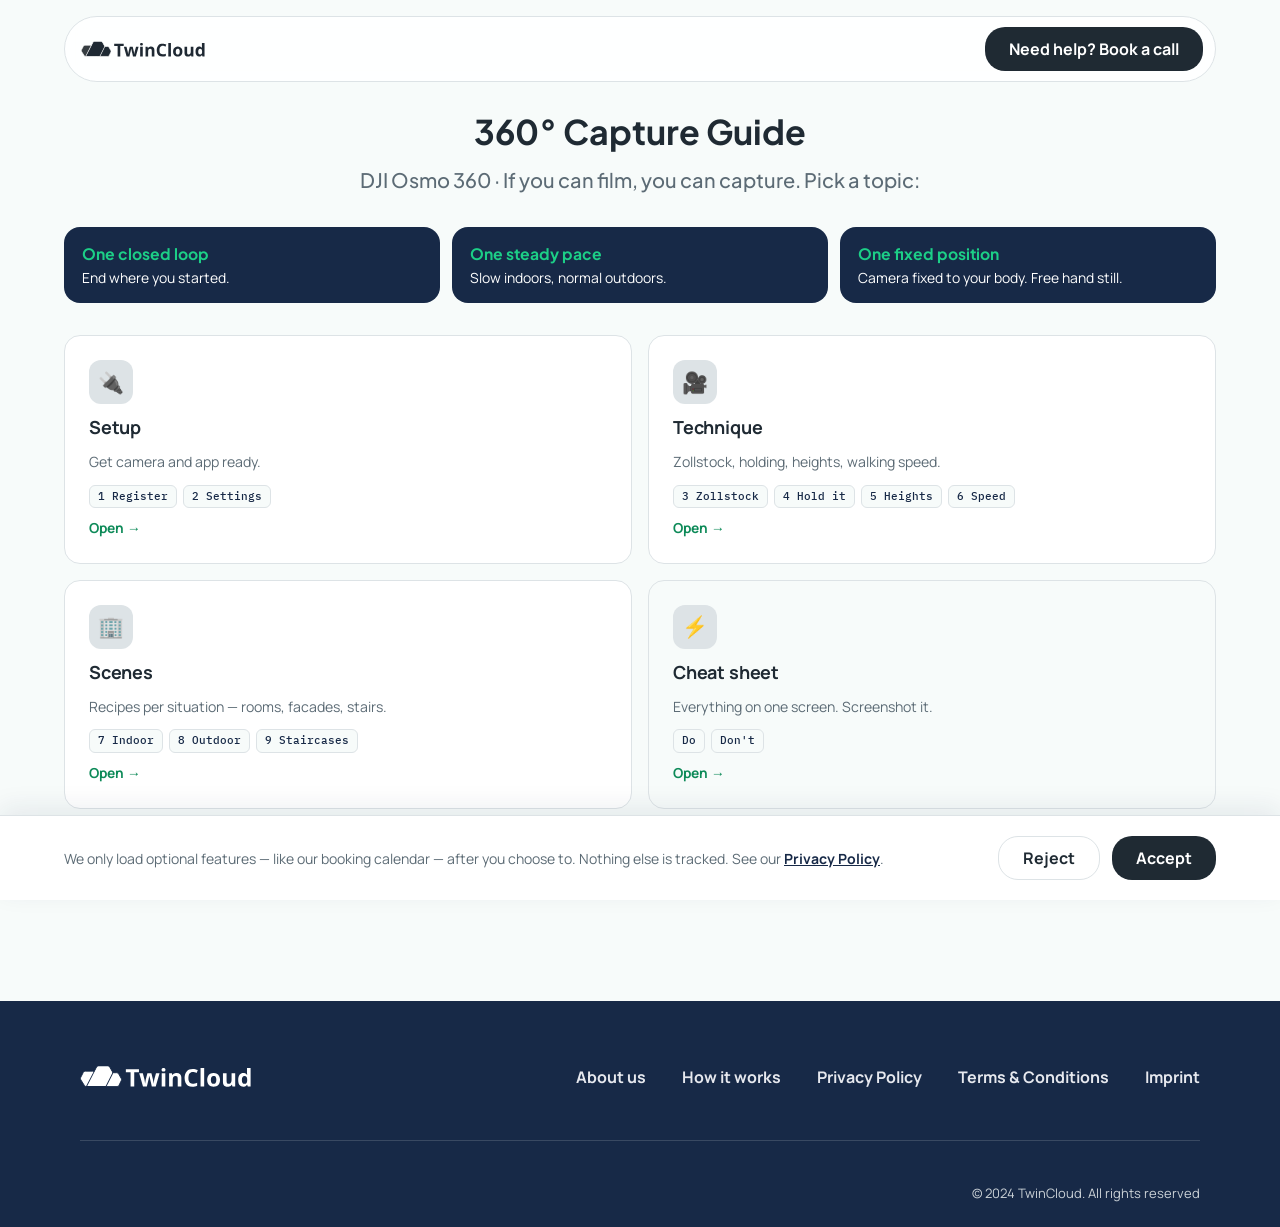
==== capture-guide.html @ 4c56f941 "Wire Cal.com to cookie banner, shrink header logo 10% more, restore dedicated footer logo asset - Ca" ====
<!doctype html>
<html lang="en">
<head>
<meta charset="UTF-8">
<meta name="viewport" content="width=device-width, initial-scale=1.0">
<title>360° Capture Guide — TwinCloud</title>
<meta name="description" content="Field guide for capturing a 360° walkthrough scan with the DJI Osmo 360 — setup, technique, and per-scene recipes.">
<style>
  /* Self-hosted fonts (not Google's CDN) — avoids sending visitor IPs to Google */
  @font-face {
    font-family: "Plus Jakarta Sans";
    font-style: normal;
    font-weight: 500 800;
    font-display: swap;
    src: url("assets/fonts/plus-jakarta-sans-variable.woff2") format("woff2");
  }
  @font-face {
    font-family: "Manrope";
    font-style: normal;
    font-weight: 400 800;
    font-display: swap;
    src: url("assets/fonts/manrope-variable.woff2") format("woff2");
  }
  @font-face {
    font-family: "IBM Plex Mono";
    font-style: normal;
    font-weight: 500;
    font-display: swap;
    src: url("assets/fonts/ibm-plex-mono-500.woff2") format("woff2");
  }
  @font-face {
    font-family: "IBM Plex Mono";
    font-style: normal;
    font-weight: 600;
    font-display: swap;
    src: url("assets/fonts/ibm-plex-mono-600.woff2") format("woff2");
  }
  /* ==== Design tokens — copied verbatim from index.html (source of truth) ==== */
  :root {
    --primary: #172947;
    --secondary: #2B85D6;
    --accent: #1CCF87;
    --ink: #1F2A33;
    --mid: #5C6B75;
    --border: #DDE3E6;
    --border-soft: rgba(178, 173, 177, 0.5);
    --ground: #F7FBFA;
    --warning: #D89A32;
    --error: #D14B44;
    --white: #FFFFFF;

    --blue-300: #54688F;
    --blue-50: #E6E8EE;
    --violet-900: #696669;
    --navy-950: #001D58;
    --navy-ink: #000C25;

    --accent-tint: rgba(28, 207, 135, 0.12);
    --accent-tint-strong: rgba(28, 207, 135, 0.18);
    --accent-dark: #0D8A58;
    --warning-tint: rgba(216, 154, 50, 0.12);
    --warning-dark: #9C6D1F;

    --font-display: "Plus Jakarta Sans", sans-serif;
    --font-body: "Manrope", sans-serif;
    --font-mono: "IBM Plex Mono", ui-monospace, monospace;

    --container-max: 1152px;
    --section-pad-x: 64px;
    --section-pad-y: 96px;
  }
  @media (max-width: 1024px) { :root { --section-pad-x: 40px; } }
  @media (max-width: 767px) { :root { --section-pad-x: 24px; --section-pad-y: 64px; } }
  @media (max-width: 480px) { :root { --section-pad-x: 20px; } }

  *, *::before, *::after { box-sizing: border-box; }
  html { scroll-behavior: smooth; }
  body {
    margin: 0;
    font-family: var(--font-body);
    color: var(--ink);
    background: var(--ground);
    line-height: 1.5;
    -webkit-font-smoothing: antialiased;
  }
  img { max-width: 100%; display: block; }
  a { color: inherit; text-decoration: none; }
  button { font: inherit; cursor: pointer; background: none; border: none; color: inherit; }
  h1, h2, h3, p, ul { margin: 0; }
  code {
    font-family: var(--font-mono);
    font-weight: 500;
    font-size: 0.82em;
    background: var(--border);
    border-radius: 4px;
    padding: 1px 6px;
    white-space: nowrap;
  }
  :focus-visible { outline: 2px solid var(--secondary); outline-offset: 2px; }

  /* ==== CTA button — copied verbatim from index.html ==== */
  .cta-button {
    position: relative;
    display: inline-flex;
    align-items: center;
    justify-content: center;
    height: 44px;
    padding: 0 24px;
    border: none;
    border-radius: 20px;
    background: var(--ink);
    color: var(--white);
    font-family: var(--font-body);
    font-weight: 700;
    font-size: 16px;
    line-height: 1.5;
    overflow: hidden;
    isolation: isolate;
    transition: transform 0.2s ease, box-shadow 0.2s ease;
  }
  .cta-button::before {
    content: "";
    position: absolute;
    inset: 0;
    background: linear-gradient(to right, rgba(23, 41, 71, 0), var(--primary));
    transform: translateX(-100%);
    transition: transform 0.35s ease;
    z-index: -1;
  }
  .cta-button:hover::before, .cta-button:focus-visible::before { transform: translateX(0); }
  .cta-button:hover { box-shadow: 0 6px 16px rgba(23, 41, 71, 0.25); }
  .cta-button:active { transform: scale(0.96); box-shadow: 0 2px 8px rgba(23, 41, 71, 0.2); }
  .cta-button.secondary { background: var(--white); color: var(--ink); border: 1px solid var(--border); }
  .cta-button.secondary::before { display: none; }
  .cta-button.secondary:hover { border-color: var(--accent); box-shadow: none; }
  .cta-button span { position: relative; }

  /* ==== Site header — copied verbatim from index.html ==== */
  .site-header {
    position: fixed;
    top: 16px;
    left: 0;
    right: 0;
    z-index: 100;
    display: flex;
    justify-content: center;
    padding: 0 54px;
  }
  .header-pill {
    display: flex;
    align-items: center;
    justify-content: center;
    gap: 24px;
    width: 100%;
    max-width: var(--container-max);
    padding: 10px 12px;
    border-radius: 40px;
    border: 1px solid var(--border);
    background: rgba(255, 255, 255, 0.84);
    backdrop-filter: blur(12px);
    transition: box-shadow 0.3s ease, background-color 0.3s ease;
  }
  .header-pill.is-scrolled { box-shadow: 0 8px 24px rgba(23, 41, 71, 0.12); background: rgba(255, 255, 255, 0.96); }
  .header-brand { display: flex; align-items: center; gap: 3.6px; flex: 1; }
  .logo-lockup { height: 40px; width: auto; flex-shrink: 0; }
  .header-brand .logo-lockup { height: 29px; padding: 0 4px; }
  .header-cta { flex-shrink: 0; }

  @media (max-width: 480px) { .site-header { padding: 0 16px; } }

  /* ==== Shared section rhythm — copied verbatim from index.html ==== */
  .section { padding: var(--section-pad-y) var(--section-pad-x); display: flex; flex-direction: column; align-items: center; }
  .section-header { display: flex; flex-direction: column; align-items: center; gap: 12px; text-align: center; width: 100%; }
  .eyebrow { font-family: var(--font-display); font-weight: 500; font-size: 20px; line-height: 30px; color: var(--blue-300); }
  .section-title { font-family: var(--font-display); font-weight: 700; font-size: 34px; line-height: 1.35; color: var(--ink); }
  @media (max-width: 767px) { .section-title { font-size: 26px; line-height: 1.35; } .eyebrow { font-size: 17px; line-height: 1.4; } }

  /* ==== Page shell ==== */
  main { padding-top: 106px; }
  .stage {
    padding: 0 var(--section-pad-x) var(--section-pad-y);
    display: flex;
    flex-direction: column;
    align-items: center;
  }
  .guide-content { width: 100%; max-width: var(--container-max); margin: 0 auto; }
  .view { display: none; }
  .view.active { display: block; animation: fade-in 0.35s ease; }
  @keyframes fade-in { from { opacity: 0; transform: translateY(10px); } to { opacity: 1; transform: none; } }

  /* ---- Home ---- */
  .hero-block { text-align: center; }
  .hero-block h1 {
    font-family: var(--font-display);
    font-weight: 700;
    font-size: 34px;
    line-height: 1.5;
    margin: 0 0 8px;
  }
  .hero-block .sub { font-family: var(--font-display); font-weight: 500; color: var(--mid); font-size: 20px; line-height: 30px; }

  .rules3 { display: grid; grid-template-columns: repeat(3, 1fr); gap: 12px; margin: 32px 0; }
  @media (max-width: 620px) { .rules3 { grid-template-columns: 1fr; } }
  .rules3 div { background: var(--primary); color: var(--white); border-radius: 16px; padding: 16px 18px; font-size: 0.87rem; line-height: 1.4; }
  .rules3 div b { display: block; color: var(--accent); font-family: var(--font-display); font-weight: 700; font-size: 0.98rem; margin-bottom: 3px; }

  .tiles { display: grid; grid-template-columns: 1fr 1fr; gap: 16px; }
  @media (max-width: 620px) { .tiles { grid-template-columns: 1fr; } }
  .tile {
    background: var(--white);
    border: 1px solid var(--border);
    border-radius: 16px;
    padding: 24px;
    text-align: left;
    display: flex;
    flex-direction: column;
    gap: 10px;
    transition: transform 0.25s ease, box-shadow 0.25s ease, border-color 0.25s ease;
  }
  .tile:hover { transform: translateY(-4px); box-shadow: 0 12px 24px rgba(23, 41, 71, 0.08); border-color: var(--accent); }
  .tile .icon-chip {
    display: inline-flex;
    align-items: center;
    justify-content: center;
    width: 44px;
    height: 44px;
    border-radius: 12px;
    background: var(--border);
    font-size: 1.3rem;
    transition: background-color 0.25s ease, transform 0.25s ease;
  }
  .tile:hover .icon-chip { background: var(--accent-tint); transform: scale(1.06); }
  .tile h2 { font-family: var(--font-body); font-weight: 700; font-size: 18px; letter-spacing: -0.01em; }
  .tile p { color: var(--mid); font-size: 0.88rem; }
  .tile .items { display: flex; flex-wrap: wrap; gap: 6px; margin-top: 2px; }
  .tile .items span {
    font-family: var(--font-mono);
    font-size: 0.66rem;
    font-weight: 500;
    color: var(--primary);
    background: var(--ground);
    border: 1px solid var(--border);
    border-radius: 6px;
    padding: 3px 8px;
  }
  .tile .go { margin-top: auto; color: var(--accent-dark); font-weight: 700; font-size: 0.86rem; }
  .tile.tinted { background: var(--ground); }

  /* ---- Section views ---- */
  .backlink { display: inline-flex; align-items: center; gap: 6px; color: var(--mid); font-weight: 700; font-size: 0.85rem; margin-bottom: 16px; transition: color 0.2s ease; }
  .backlink:hover { color: var(--primary); }
  .sec-head { display: flex; align-items: center; gap: 12px; margin-bottom: 6px; }
  .sec-head .em { font-size: 1.6rem; }
  .sec-sub { color: var(--mid); font-size: 0.93rem; margin: 0 0 20px; }

  .nextsec { display: flex; justify-content: space-between; gap: 10px; margin-top: 24px; }
  .nextsec .cta-button { padding: 0 22px; }
  .nextsec .fwd { margin-left: auto; }

  /* ---- Step cards — same recipe as .feature-card in index.html ---- */
  .step { background: var(--white); border: 1px solid var(--border); border-radius: 16px; padding: 20px 22px; margin: 14px 0; }
  .step-head { display: flex; align-items: center; gap: 12px; margin-bottom: 8px; }
  .step-head .n { font-family: var(--font-mono); font-weight: 600; font-size: 0.78rem; color: var(--primary); background: var(--border); border-radius: 8px; padding: 4px 9px; flex: 0 0 auto; }
  .step-head h3 { font-family: var(--font-body); font-weight: 700; font-size: 18px; letter-spacing: -0.01em; flex: 1; }
  .freq { font-family: var(--font-mono); font-size: 0.66rem; font-weight: 500; color: var(--mid); border: 1px solid var(--border); border-radius: 5px; padding: 3px 7px; background: var(--ground); white-space: nowrap; flex: 0 0 auto; }
  .freq.hot { border-color: #B7EBD3; background: var(--accent-tint); color: var(--accent-dark); }

  .row { display: flex; gap: 12px; align-items: flex-start; padding: 10px 0; border-bottom: 1px solid var(--border); }
  .row:last-of-type { border-bottom: none; }
  .row .ic { flex: 0 0 32px; height: 32px; border-radius: 10px; background: var(--border); display: flex; align-items: center; justify-content: center; font-size: 0.95rem; }
  .row.default .ic { background: var(--accent-tint); }
  .row .tx { flex: 1; font-size: 0.93rem; padding-top: 2px; }
  .row .tx b { font-weight: 700; }
  .row .tx span { color: var(--mid); font-size: 0.85rem; display: block; margin-top: 2px; }
  .tag-default { font-family: var(--font-mono); font-size: 0.6rem; font-weight: 600; letter-spacing: 0.05em; text-transform: uppercase; background: var(--accent); color: var(--primary); border-radius: 4px; padding: 2px 6px; vertical-align: 2px; margin-left: 6px; }

  .media { display: flex; flex-wrap: wrap; gap: 14px; justify-content: center; margin: 16px 0 4px; }
  .media figure { margin: 0; flex: 1 1 150px; max-width: 190px; }
  .media figure.big { flex: 1 1 220px; max-width: 300px; }
  .media img { width: 100%; display: block; border: 1px solid var(--border); border-radius: 12px; }
  figcaption { font-size: 0.72rem; color: var(--mid); text-align: center; margin-top: 6px; font-family: var(--font-mono); }
  figure.video { position: relative; }
  figure.video .play {
    position: absolute; top: 50%; left: 50%; transform: translate(-50%, -50%);
    width: 48px; height: 48px; border-radius: 50%;
    background: rgba(31, 42, 51, 0.82);
    display: flex; align-items: center; justify-content: center;
    transition: transform 0.2s ease;
  }
  figure.video:hover .play { transform: translate(-50%, -50%) scale(1.08); }
  figure.video .play::after { content: ""; border-style: solid; border-width: 9px 0 9px 15px; border-color: transparent transparent transparent var(--white); margin-left: 4px; }
  .ph-img {
    border: 2px dashed var(--border);
    border-radius: 12px;
    background: repeating-linear-gradient(45deg, var(--ground), var(--ground) 12px, #EEF4F2 12px, #EEF4F2 24px);
    display: flex; flex-direction: column; align-items: center; justify-content: center;
    color: var(--mid); text-align: center; padding: 16px 10px; font-size: 0.78rem; gap: 5px;
    aspect-ratio: 9 / 16;
  }
  .ph-img .big { font-size: 1.4rem; }

  .why, .note { border-radius: 12px; padding: 12px 16px; margin: 12px 0 0; font-size: 0.88rem; }
  .why { background: var(--accent-tint); border: 1px solid #B7EBD3; }
  .why b { color: var(--accent-dark); }
  .note { background: var(--warning-tint); border: 1px solid #EED6AC; }
  .note b { color: var(--warning-dark); }
  .fine { color: var(--mid); font-size: 0.85rem; margin: 10px 0 0; }

  /* ---- Checklist ---- */
  .checklist { background: var(--white); border: 1px solid var(--border); border-radius: 16px; padding: 6px 20px; margin: 0 0 18px; }
  .chk { display: flex; gap: 12px; align-items: center; padding: 13px 0; border-bottom: 1px solid var(--border); cursor: pointer; user-select: none; }
  .chk:last-child { border-bottom: none; }
  .chk .box { flex: 0 0 26px; height: 26px; border-radius: 8px; border: 2px solid var(--border); background: var(--ground); display: flex; align-items: center; justify-content: center; font-size: 0.85rem; color: var(--white); transition: background-color 0.15s ease, border-color 0.15s ease; }
  .chk.done .box { background: var(--accent); border-color: var(--accent); }
  .chk.done .box::after { content: "✓"; color: var(--primary); font-weight: 800; }
  .chk .tx { flex: 1; font-size: 0.94rem; font-weight: 700; }
  .chk.done .tx { color: var(--mid); text-decoration: line-through; }
  .chk .tx span { display: block; font-weight: 400; font-size: 0.81rem; color: var(--mid); text-decoration: none; margin-top: 1px; }
  .chk a { color: var(--accent-dark); font-size: 0.79rem; font-weight: 700; white-space: nowrap; flex: 0 0 auto; padding: 4px 2px; transition: opacity 0.15s ease; }
  .chk a:hover { opacity: 0.7; text-decoration: underline; }
  .chk-reset { color: var(--mid); font-size: 0.82rem; font-weight: 600; padding: 8px 0; display: block; margin: 4px 0 16px; transition: color 0.2s ease; }
  .chk-reset:hover { color: var(--primary); }

  .dodont { display: grid; grid-template-columns: 1fr 1fr; gap: 14px; margin-top: 6px; }
  @media (max-width: 600px) { .dodont { grid-template-columns: 1fr; } }
  .do, .dont { background: var(--white); border: 1px solid var(--border); border-radius: 16px; padding: 16px 18px; font-size: 0.87rem; }
  .do { border-top: 3px solid var(--accent); }
  .dont { border-top: 3px solid var(--error); }
  .do h3 { color: var(--accent-dark); margin: 0 0 10px; font-family: var(--font-display); font-size: 0.95rem; }
  .dont h3 { color: var(--error); margin: 0 0 10px; font-family: var(--font-display); font-size: 0.95rem; }
  .do ul, .dont ul { padding-left: 1.2em; margin: 0; }
  .do li, .dont li { margin: 0.35em 0; }

  /* ==== Footer — copied verbatim from index.html ==== */
  .site-footer { background: var(--primary); padding: 56px 80px 24px; display: flex; justify-content: center; margin-top: 96px; }
  .footer-inner { display: flex; flex-direction: column; gap: 35px; width: 100%; max-width: 1120px; }
  .footer-main { display: flex; align-items: center; justify-content: space-between; gap: 24px; flex-wrap: wrap; }
  .footer-brand { display: flex; align-items: center; gap: 6px; }
  .footer-brand:hover .logo-lockup { transform: scale(1.06) rotate(-2deg); }
  .footer-links { display: flex; gap: 36px; flex-wrap: wrap; justify-content: flex-end; }
  .footer-links a { position: relative; font-family: var(--font-body); font-weight: 700; font-size: 16px; color: var(--blue-50); white-space: nowrap; transition: color 0.2s ease; }
  .footer-links a::after { content: ""; position: absolute; left: 0; right: 100%; bottom: -4px; height: 1px; background: var(--accent); transition: right 0.25s ease; }
  .footer-links a:hover, .footer-links a:focus-visible { color: var(--accent); }
  .footer-links a:hover::after, .footer-links a:focus-visible::after { right: 0; }
  .footer-divider { height: 1px; width: 100%; background: rgba(247, 251, 250, 0.15); border: none; }
  .footer-utility { display: flex; justify-content: flex-end; }
  .footer-utility p { font-family: var(--font-body); font-weight: 400; font-size: 13px; line-height: 1.5; color: var(--ground); opacity: 0.8; text-align: right; }

  @media (max-width: 767px) {
    .site-footer { padding: 40px 24px 20px; }
    .footer-main { flex-direction: column; align-items: flex-start; }
    .footer-links { justify-content: flex-start; gap: 20px 28px; }
    .footer-utility { justify-content: flex-start; }
    .footer-utility p { text-align: left; }
  }

  /* ---- Cookie banner ---- */
  .cookie-banner {
    display: none;
    position: fixed;
    left: 0;
    right: 0;
    bottom: 0;
    z-index: 200;
    background: var(--white);
    border-top: 1px solid var(--border);
    box-shadow: 0 -8px 24px rgba(23, 41, 71, 0.08);
    padding: 20px 24px;
  }
  .cookie-banner.visible { display: block; }
  .cookie-banner-inner {
    max-width: var(--container-max);
    margin: 0 auto;
    display: flex;
    align-items: center;
    justify-content: space-between;
    gap: 24px;
    flex-wrap: wrap;
  }
  .cookie-banner-text {
    flex: 1 1 320px;
    font-family: var(--font-body);
    font-size: 14px;
    line-height: 1.5;
    color: var(--mid);
  }
  .cookie-banner-text a { color: var(--primary); font-weight: 700; text-decoration: underline; }
  .cookie-banner-actions { display: flex; gap: 12px; flex-shrink: 0; }
  @media (max-width: 600px) {
    .cookie-banner { padding: 16px 20px; }
    .cookie-banner-inner { flex-direction: column; align-items: stretch; }
    .cookie-banner-actions .cta-button { flex: 1; width: auto; white-space: nowrap; }
  }

  @media (prefers-reduced-motion: reduce) {
    html { scroll-behavior: auto; }
    .view.active { animation: none; }
    .cta-button::before { transition: none; }
    .footer-links a::after { transition: none; }
    .tile, .tile .icon-chip, .backlink, .cta-button, figure.video .play, .chk .box, .chk a, .chk-reset, .logo-lockup {
      transition: none !important;
    }
  }

  @media print {
    .site-header, .site-footer, .nextsec, .backlink { display: none; }
    main { padding-top: 0; }
    body { background: var(--white); }
    .view { display: block !important; }
    .step { break-inside: avoid; }
    .tiles { display: none; }
  }
</style>
</head>
<body>

<div class="cookie-banner" id="cookie-banner">
  <div class="cookie-banner-inner">
    <p class="cookie-banner-text">We only load optional features — like our booking calendar — after you choose to. Nothing else is tracked. See our <a href="#">Privacy Policy</a>.</p>
    <div class="cookie-banner-actions">
      <button class="cta-button secondary" id="cookie-reject" type="button"><span>Reject</span></button>
      <button class="cta-button" id="cookie-accept" type="button"><span>Accept</span></button>
    </div>
  </div>
</div>
<script>
  (function () {
    var KEY = 'tc-cookie-consent';
    var banner = document.getElementById('cookie-banner');
    if (!banner) return;
    if (!localStorage.getItem(KEY)) banner.classList.add('visible');
    function setConsent(value) {
      localStorage.setItem(KEY, value);
      banner.classList.remove('visible');
    }
    document.getElementById('cookie-accept').addEventListener('click', function () { setConsent('accepted'); });
    document.getElementById('cookie-reject').addEventListener('click', function () { setConsent('rejected'); });
  })();
</script>

<header class="site-header">
  <div class="header-pill">
    <a class="header-brand" href="index.html" aria-label="TwinCloud home">
      <img class="logo-lockup" src="assets/logo/twincloud-logo-lockup.svg" alt="TwinCloud">
    </a>
    <a class="cta-button header-cta" href="index.html#contact"><span>Need help? Book a call</span></a>
  </div>
</header>

<main>
<div class="stage">
<div class="guide-content">

<!-- ================= HOME ================= -->
<div class="view active" id="v-home">
  <div class="hero-block">
    <h1>360° Capture Guide</h1>
    <p class="sub">DJI Osmo 360 · If you can film, you can capture. Pick a topic:</p>
  </div>

  <div class="rules3">
    <div><b>One closed loop</b>End where you started.</div>
    <div><b>One steady pace</b>Slow indoors, normal outdoors.</div>
    <div><b>One fixed position</b>Camera fixed to your body. Free hand still.</div>
  </div>

  <div class="tiles">
    <button class="tile" onclick="show('setup')">
      <span class="icon-chip">🔌</span>
      <h2>Setup</h2>
      <p>Get camera and app ready.</p>
      <span class="items"><span>1 Register</span><span>2 Settings</span></span>
      <span class="go">Open →</span>
    </button>
    <button class="tile" onclick="show('technique')">
      <span class="icon-chip">🎥</span>
      <h2>Technique</h2>
      <p>Zollstock, holding, heights, walking speed.</p>
      <span class="items"><span>3 Zollstock</span><span>4 Hold it</span><span>5 Heights</span><span>6 Speed</span></span>
      <span class="go">Open →</span>
    </button>
    <button class="tile" onclick="show('scenes')">
      <span class="icon-chip">🏢</span>
      <h2>Scenes</h2>
      <p>Recipes per situation — rooms, facades, stairs.</p>
      <span class="items"><span>7 Indoor</span><span>8 Outdoor</span><span>9 Staircases</span></span>
      <span class="go">Open →</span>
    </button>
    <button class="tile tinted" onclick="show('cheatsheet')">
      <span class="icon-chip">⚡</span>
      <h2>Cheat sheet</h2>
      <p>Everything on one screen. Screenshot it.</p>
      <span class="items"><span>Do</span><span>Don't</span></span>
      <span class="go">Open →</span>
    </button>
  </div>
</div>

<!-- ================= SETUP ================= -->
<div class="view" id="v-setup">
  <button class="backlink" onclick="show('home')">← All topics</button>
  <div class="sec-head"><span class="em">🔌</span><h1 class="section-title">Setup</h1></div>
  <p class="sec-sub">Two things before the first scan of the day.</p>

  <div class="step" id="s1">
    <div class="step-head"><span class="n">1</span><h3>Register camera &amp; app</h3><span class="freq">once</span></div>
    <div class="row"><div class="ic">🔓</div><div class="tx"><b>Unlock the phone</b><span>Code: <code>1234</code></span></div></div>
    <div class="row"><div class="ic">✉️</div><div class="tx"><b>Log in to DJI Mimo with the TwinCloud address</b><span>Never a private account. No account yet? Tap <b>Register</b>.</span></div></div>
    <div class="row"><div class="ic">📶</div><div class="tx"><b>Connect the camera</b><span>Camera on, Bluetooth + Wi-Fi on, follow the prompts.</span></div></div>
    <div class="row"><div class="ic">🔑</div><div class="tx"><b>Activate</b><span>Tick both checkboxes → <b>Activate</b>. Accept firmware update if asked.</span></div></div>
    <div class="media">
      <figure><img src="assets/capture-guide/mimo-login.jpeg" alt="DJI Mimo login screen"><figcaption>log in — or Register</figcaption></figure>
      <figure><img src="assets/capture-guide/mimo-activate.jpeg" alt="Activate Osmo 360 screen"><figcaption>tick both → Activate</figcaption></figure>
    </div>
    <p class="fine">Registration links the camera to the TwinCloud DJI account (warranty + firmware). Already done? It never repeats.</p>
  </div>

  <div class="step" id="s2">
    <div class="step-head"><span class="n">2</span><h3>Connect &amp; check settings</h3><span class="freq">daily</span></div>
    <div class="row"><div class="ic">📶</div><div class="tx"><b>Camera on → open DJI Mimo → connect</b><span>Bluetooth + Wi-Fi on.</span></div></div>
    <div class="row"><div class="ic">1</div><div class="tx"><b>Mode → <code>VIDEO</code></b></div></div>
    <div class="row"><div class="ic">2</div><div class="tx"><b>Pro → <code>ON</code></b></div></div>
    <div class="row"><div class="ic">3</div><div class="tx"><b><code>8K</code> / <code>30 fps</code></b></div></div>
    <div class="row"><div class="ic">4</div><div class="tx"><b>Exposure → <code>AUTO</code></b><span>Not M.</span></div></div>
    <div class="media">
      <figure class="big"><img src="assets/capture-guide/settings-overview.jpeg" alt="The four settings, numbered in the app"><figcaption>the 4 settings, numbered</figcaption></figure>
      <figure><img src="assets/capture-guide/settings-pro.jpeg" alt="Pro toggle on"><figcaption>2 — Pro on</figcaption></figure>
      <figure><img src="assets/capture-guide/settings-other.jpeg" alt="Further video settings"><figcaption>rest stays as shown</figcaption></figure>
      <figure><img src="assets/capture-guide/settings-8k30.jpeg" alt="8K and 30 selected"><figcaption>3 — 8K / 30</figcaption></figure>
      <figure><img src="assets/capture-guide/settings-auto.jpeg" alt="AUTO exposure selected"><figcaption>4 — AUTO</figcaption></figure>
      <figure><div class="ph-img"><span class="big">📷</span><b>Placeholder</b><span>annotated 360° preview</span></div><figcaption>screenshot pending</figcaption></figure>
    </div>
    <div class="why"><b>Preview looks weird?</b> Normal. The 360° preview warps everything and your body sits strangely in the frame — <b>it doesn't matter</b>. The camera sees everything anyway.</div>
    <div class="why"><b>Good news:</b> the camera remembers all settings — the daily check takes seconds.</div>
  </div>

  <div class="nextsec"><button class="cta-button secondary up" onclick="show('home')"><span>← All topics</span></button><button class="cta-button fwd" onclick="show('technique')"><span>Next: Technique →</span></button></div>
</div>

<!-- ================= TECHNIQUE ================= -->
<div class="view" id="v-technique">
  <button class="backlink" onclick="show('home')">← All topics</button>
  <div class="sec-head"><span class="em">🎥</span><h1 class="section-title">Technique</h1></div>
  <p class="sec-sub">The habits that make every scan work — starting with the Zollstock.</p>

  <div class="step" id="s3">
    <div class="step-head"><span class="n">3</span><h3>Place the Zollstock</h3><span class="freq hot">every scan</span></div>
    <div class="row"><div class="ic">📏</div><div class="tx"><b>Fully unfolded, straight, flat on the floor</b><span>Any direction — orientation doesn't matter.</span></div></div>
    <div class="row"><div class="ic">🚫</div><div class="tx"><b>Open floor</b><span>Not under furniture, not against a wall.</span></div></div>
    <div class="row"><div class="ic">👀</div><div class="tx"><b>Walk past it</b><span>Must appear clearly in the video.</span></div></div>
    <div class="media">
      <figure class="big"><img src="assets/capture-guide/zollstock.jpeg" alt="Zollstock fully unfolded, flat on the floor"></figure>
    </div>
    <div class="why"><b>Why?</b> The ruler is the scale reference — the model can't be measured without it. Only its length matters, which is why orientation is irrelevant.</div>
  </div>

  <div class="step" id="s4">
    <div class="step-head"><span class="n">4</span><h3>Hold the camera</h3></div>
    <div class="row"><div class="ic">🔧</div><div class="tx"><b>Adjust the stick first</b><span>Camera just above your head, stick resting against your belly.</span></div></div>
    <div class="row"><div class="ic">🔘</div><div class="tx"><b>Power button faces you</b><span>Camera stays fixed to your body — whole recording.</span></div></div>
    <div class="row"><div class="ic">📐</div><div class="tx"><b>Camera upright, lens level</b></div></div>
    <div class="row"><div class="ic">✋</div><div class="tx"><b>Free hand: frozen</b></div></div>
    <div class="media">
      <figure class="video"><img src="assets/capture-guide/hold-camera-thumb.jpeg" alt="Video: adjusting the selfie stick"><span class="play"></span><figcaption>🎬 video — link to be added</figcaption></figure>
      <figure class="big"><img src="assets/capture-guide/hold-camera-posture.jpeg" alt="Target posture"><figcaption>target posture</figcaption></figure>
    </div>
    <div class="why"><b>Why so strict?</b> You're in every frame. Stay fixed → software removes you cleanly. Move → data lost.</div>
    <div class="why"><b>Relax:</b> wobbling while pressing start/stop is fine — those frames are cut anyway.</div>
  </div>

  <div class="step" id="s5">
    <div class="step-head"><span class="n">5</span><h3>Heights</h3></div>
    <div class="row default"><div class="ic">🙂</div><div class="tx"><b>Head height <span class="tag-default">default</span></b><span>Start here — facades, windows, most scans.</span></div></div>
    <div class="row"><div class="ic">👖</div><div class="tx"><b>Waist</b><span>Only: second pass indoors · staircases.</span></div></div>
    <div class="row"><div class="ic">⬆️</div><div class="tx"><b>Above head</b><span>Only: ceiling pipes &amp; ducts. Hold directly over you.</span></div></div>
    <div class="row"><div class="ic">⬇️</div><div class="tx"><b>Floor, camera flipped</b><span>Only: ground pipes, rarely. Fully upside down, button toward you, near your feet.</span></div></div>
    <div class="why"><b>Rule:</b> changing height? <b>Stop. Start a new video.</b> Never mix heights in one file.</div>
  </div>

  <div class="step" id="s6">
    <div class="step-head"><span class="n">6</span><h3>Walking speed</h3></div>
    <div class="row"><div class="ic">🐢</div><div class="tx"><b>Indoor: half your normal pace</b></div></div>
    <div class="row"><div class="ic">🚶</div><div class="tx"><b>Outdoor: normal pace</b></div></div>
    <div class="row"><div class="ic">📈</div><div class="tx"><b>Constant — never stop-and-go</b><span>Frames are extracted at fixed intervals; a constant pace gives evenly spaced camera positions.</span></div></div>
  </div>

  <div class="nextsec"><button class="cta-button secondary up" onclick="show('home')"><span>← All topics</span></button><button class="cta-button fwd" onclick="show('scenes')"><span>Next: Scenes →</span></button></div>
</div>

<!-- ================= SCENES ================= -->
<div class="view" id="v-scenes">
  <button class="backlink" onclick="show('home')">← All topics</button>
  <div class="sec-head"><span class="em">🏢</span><h1 class="section-title">Scenes</h1></div>
  <p class="sec-sub">The recipe for each situation. Setup and Technique (Zollstock!) always apply.</p>

  <div class="step" id="s7">
    <div class="step-head"><span class="n">7</span><h3>Indoor / heating room</h3></div>
    <div class="row"><div class="ic">📏</div><div class="tx"><b>Zollstock down</b> <span>Technique, step 3</span></div></div>
    <div class="row"><div class="ic">👀</div><div class="tx"><b>Look around first</b><span>Pumps, labels, pipes, connections.</span></div></div>
    <div class="row"><div class="ic">🔁</div><div class="tx"><b>One lap per height, <code>0.5–1 m</code> from walls</b><span>2–3 videos: head/ceiling + waist. Floor only if needed.</span></div></div>
    <div class="row"><div class="ic">🐢</div><div class="tx"><b>Slow &amp; smooth</b><span>No sudden spins — stop, turn, continue.</span></div></div>
    <div class="row"><div class="ic">🔄</div><div class="tx"><b>Close the loop</b><span>Max <code>6–7 min</code> total per room.</span></div></div>
    <div class="note"><b>Special cases:</b> Dead end → walk the same path back in reverse. Large room → one extra lap at <code>2–4 m</code> or through the middle (one height). Object hidden behind pipes → stretch your arm in — the only allowed exception to the fixed-position rule.</div>
  </div>

  <div class="step" id="s8">
    <div class="step-head"><span class="n">8</span><h3>Outdoor / facades</h3></div>
    <div class="row"><div class="ic">📏</div><div class="tx"><b>Zollstock down, visible in scan</b></div></div>
    <div class="row"><div class="ic">🙂</div><div class="tx"><b>One height</b><span>High for facades · waist for ground detail.</span></div></div>
    <div class="row"><div class="ic">↔️</div><div class="tx"><b>Stay <code>5–10 m</code> away</b><span>Never closer than 3–5 m. Never along the wall.</span></div></div>
    <div class="row"><div class="ic">🔄</div><div class="tx"><b>Full loop around the building</b><span>Never a single straight line.</span></div></div>
    <div class="row"><div class="ic">📐</div><div class="tx"><b>Corners &amp; entrances from several directions</b><span>Never skip recesses, balconies, overhangs.</span></div></div>
    <div class="note"><b>Lighting:</b> prefer even light — avoid harsh shadows and mixed sun/shade if you can pick the time.</div>
  </div>

  <div class="step" id="s9">
    <div class="step-head"><span class="n">9</span><h3>Staircases</h3><span class="freq">experimental</span></div>
    <div class="row"><div class="ic">👖</div><div class="tx"><b>Waist height</b><span>One height is enough.</span></div></div>
    <div class="row"><div class="ic">🎯</div><div class="tx"><b>Center path</b><span>Middle of the stairs — not handrail, not wall.</span></div></div>
    <div class="row"><div class="ic">↕️</div><div class="tx"><b>Two runs: up + down</b><span>Each run = its own video. Your body blocks the view behind you — two directions see everything.</span></div></div>
    <div class="row"><div class="ic">🚶</div><div class="tx"><b>Indoor speed, slightly faster OK</b><span>Not much detail on stairs.</span></div></div>
    <div class="note"><b>Experimental:</b> if results come back blurry, slow down to normal indoor speed.</div>
  </div>

  <div class="nextsec"><button class="cta-button secondary up" onclick="show('home')"><span>← All topics</span></button><button class="cta-button fwd" onclick="show('cheatsheet')"><span>Next: Cheat sheet →</span></button></div>
</div>

<!-- ================= CHEAT SHEET ================= -->
<div class="view" id="v-cheatsheet">
  <button class="backlink" onclick="show('home')">← All topics</button>
  <div class="sec-head"><span class="em">⚡</span><h1 class="section-title">Cheat sheet</h1></div>
  <p class="sec-sub">Every capture, same routine. Tap to check off — links jump to the details.</p>

  <div class="checklist" id="routine">
    <div class="chk" onclick="tick(this)"><span class="box"></span><span class="tx">Check camera settings<span><code>VIDEO</code> · Pro · <code>8K/30</code> · <code>AUTO</code></span></span><a href="#s2" onclick="event.stopPropagation()">→ 2 Settings</a></div>
    <div class="chk" onclick="tick(this)"><span class="box"></span><span class="tx">Put out the Zollstock<span>Unfolded, flat, on open floor</span></span><a href="#s3" onclick="event.stopPropagation()">→ 3 Zollstock</a></div>
    <div class="chk" onclick="tick(this)"><span class="box"></span><span class="tx">Check the scene<span>Indoor, outdoor or staircase — pick the recipe</span></span><a href="#scenes" onclick="event.stopPropagation()">→ Scenes</a></div>
    <div class="chk" onclick="tick(this)"><span class="box"></span><span class="tx">Set camera height<span>Default: just above your head · stick against belly</span></span><a href="#s5" onclick="event.stopPropagation()">→ 5 Heights</a></div>
    <div class="chk" onclick="tick(this)"><span class="box"></span><span class="tx">Start capturing<span>Steady pace · free hand still · close the loop</span></span><a href="#s6" onclick="event.stopPropagation()">→ 6 Speed</a></div>
  </div>
  <button class="chk-reset" onclick="resetChecks()">↺ Reset checklist</button>

  <div class="dodont">
    <div class="do">
      <h3>✅ Do</h3>
      <ul>
        <li>Daily check: <code>VIDEO</code> · Pro · <code>8K/30</code> · <code>AUTO</code></li>
        <li>Zollstock before every scan</li>
        <li>Camera fixed, button toward you, just above your head</li>
        <li>Free hand still</li>
        <li>Constant pace</li>
        <li>One height per video</li>
        <li>Close every loop</li>
        <li>Corners from several directions</li>
        <li><code>5–10 m</code> from facades</li>
        <li>≤ <code>6–7 min</code> per scene</li>
      </ul>
    </div>
    <div class="dont">
      <h3>❌ Don't</h3>
      <ul>
        <li>Mix heights in one video</li>
        <li>Move your free hand</li>
        <li>Whip around corners</li>
        <li>Hug the facade</li>
        <li>Scan a facade in one straight line</li>
        <li>Rush</li>
        <li>Skip corners &amp; recesses</li>
        <li>Record only one height indoors</li>
        <li>Forget the Zollstock</li>
      </ul>
    </div>
  </div>
  <div class="nextsec"><button class="cta-button secondary up" onclick="show('home')"><span>← All topics</span></button></div>
</div>

</div><!-- /guide-content -->
</div><!-- /stage -->
</main>

<footer class="site-footer">
  <div class="footer-inner">
    <div class="footer-main">
      <div class="footer-brand">
        <img class="logo-lockup" src="assets/logo/twincloud-logo-lockup-footer.svg" alt="TwinCloud">
      </div>
      <nav class="footer-links" aria-label="Footer">
        <a href="index.html#about">About us</a>
        <a href="index.html#how-it-works">How it works</a>
        <a href="#">Privacy Policy</a>
        <a href="#">Terms &amp; Conditions</a>
        <a href="impressum.html">Imprint</a>
      </nav>
    </div>
    <hr class="footer-divider">
    <div class="footer-utility">
      <p>© 2024 TwinCloud. All rights reserved</p>
    </div>
  </div>
</footer>

<script>
var views = ['home','setup','technique','scenes','cheatsheet'];
var crumbs = {home:'360° Capture Guide', setup:'Setup', technique:'Technique', scenes:'Scenes', cheatsheet:'Cheat sheet'};
var stepToView = {s1:'setup',s2:'setup',s3:'technique',s4:'technique',s5:'technique',s6:'technique',s7:'scenes',s8:'scenes',s9:'scenes'};

function show(v, keepHash){
  if(views.indexOf(v)<0) v='home';
  document.querySelectorAll('.view').forEach(function(p){p.classList.remove('active');});
  document.getElementById('v-'+v).classList.add('active');
  if(!keepHash) { try { history.replaceState(null,'','#'+ (v==='home' ? '' : v)); } catch(e) {} }
  window.scrollTo(0,0);
}
function route(){
  var h = location.hash.replace('#','');
  if(stepToView[h]){
    show(stepToView[h], true);
    var el = document.getElementById(h);
    if(el){ setTimeout(function(){ el.scrollIntoView({block:'start'}); }, 50); }
  } else {
    show(h || 'home', true);
  }
}
function tick(el){ el.classList.toggle('done'); }
function resetChecks(){ document.querySelectorAll('#routine .chk').forEach(function(c){ c.classList.remove('done'); }); }

var headerPill = document.querySelector('.header-pill');
if (headerPill) {
  window.addEventListener('scroll', function () {
    headerPill.classList.toggle('is-scrolled', window.scrollY > 8);
  }, { passive: true });
}

window.addEventListener('hashchange', route);
route();
</script>
</body>
</html>
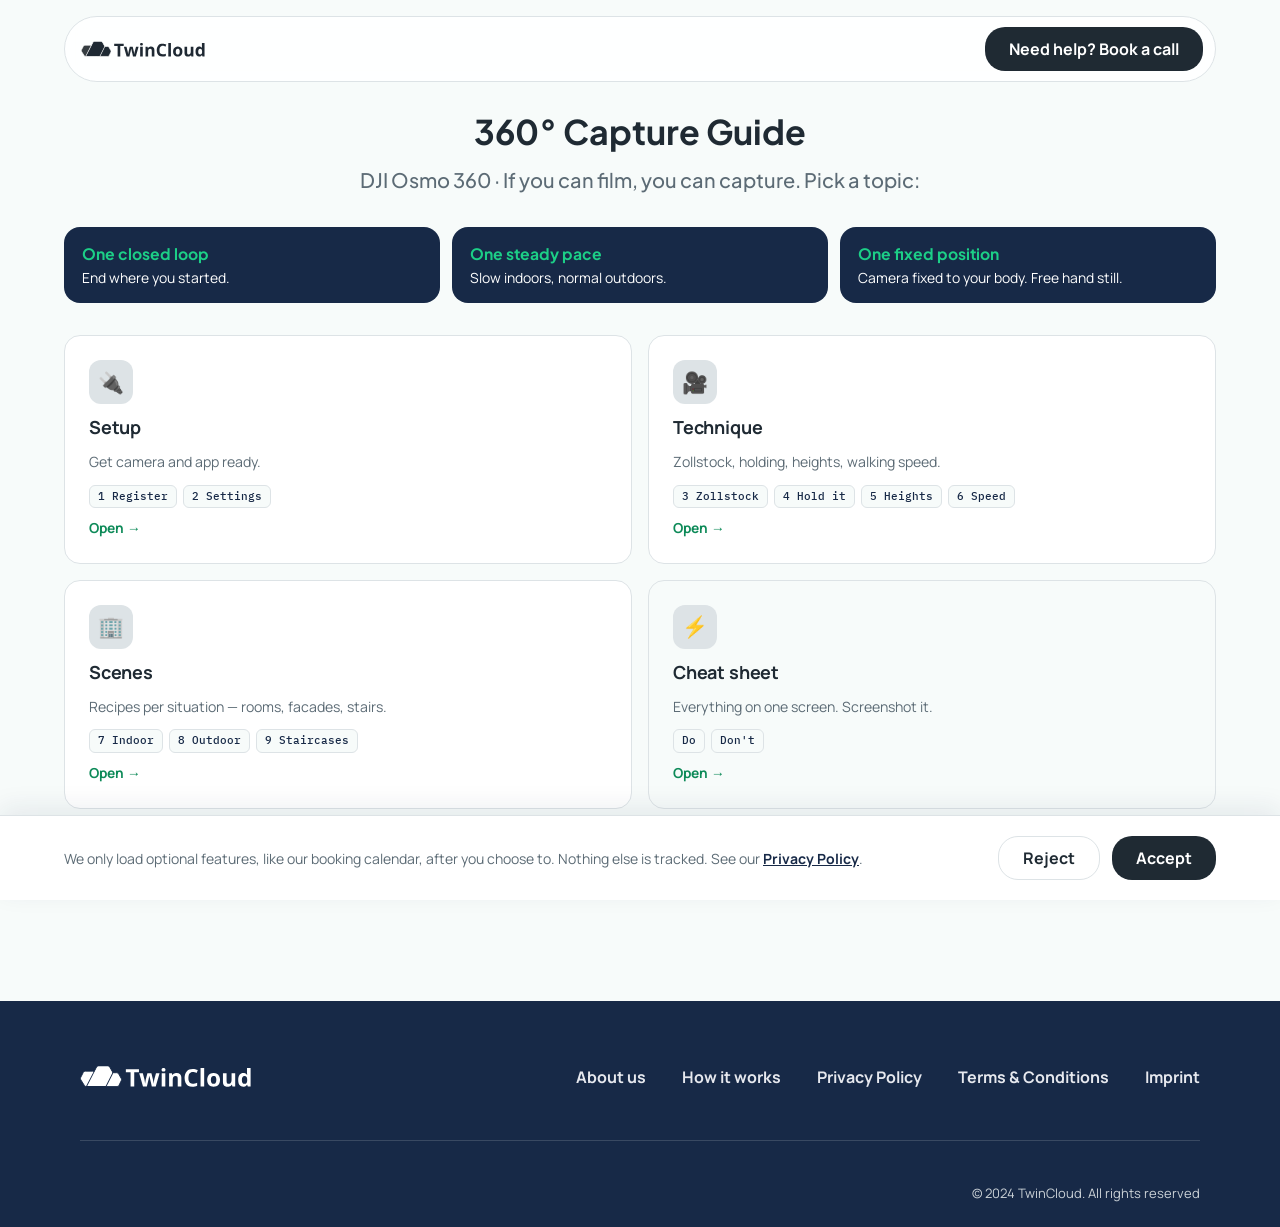
==== commit f7d74c97: "Remove em dashes from cookie banner text, center-align CTA button text Co-Authored-By: Claude Sonnet" ====
--- a/capture-guide.html
+++ b/capture-guide.html
@@ -416,7 +416,7 @@
 
 <div class="cookie-banner" id="cookie-banner">
   <div class="cookie-banner-inner">
-    <p class="cookie-banner-text">We only load optional features — like our booking calendar — after you choose to. Nothing else is tracked. See our <a href="#">Privacy Policy</a>.</p>
+    <p class="cookie-banner-text">We only load optional features, like our booking calendar, after you choose to. Nothing else is tracked. See our <a href="#">Privacy Policy</a>.</p>
     <div class="cookie-banner-actions">
       <button class="cta-button secondary" id="cookie-reject" type="button"><span>Reject</span></button>
       <button class="cta-button" id="cookie-accept" type="button"><span>Accept</span></button>
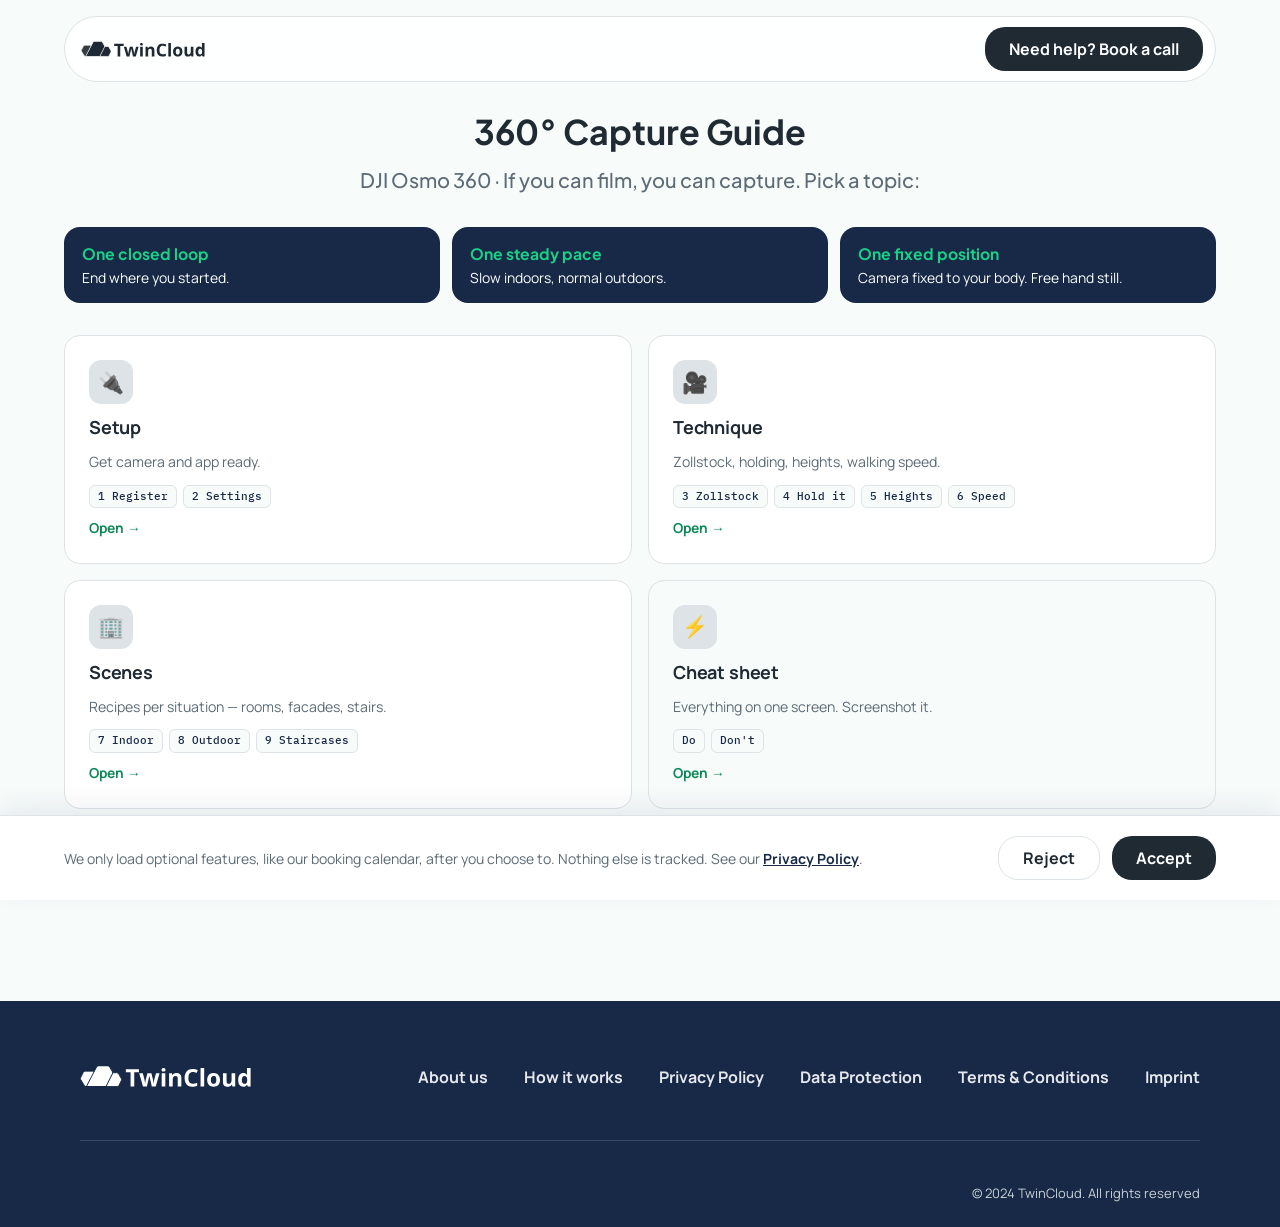
==== commit e69f2b0c: "Add Privacy Policy page, link Data Protection PDF, fix Impressum fonts - New privacy-policy.html wit" ====
--- a/capture-guide.html
+++ b/capture-guide.html
@@ -416,7 +416,7 @@
 
 <div class="cookie-banner" id="cookie-banner">
   <div class="cookie-banner-inner">
-    <p class="cookie-banner-text">We only load optional features, like our booking calendar, after you choose to. Nothing else is tracked. See our <a href="#">Privacy Policy</a>.</p>
+    <p class="cookie-banner-text">We only load optional features, like our booking calendar, after you choose to. Nothing else is tracked. See our <a href="privacy-policy.html">Privacy Policy</a>.</p>
     <div class="cookie-banner-actions">
       <button class="cta-button secondary" id="cookie-reject" type="button"><span>Reject</span></button>
       <button class="cta-button" id="cookie-accept" type="button"><span>Accept</span></button>
@@ -687,7 +687,8 @@
       <nav class="footer-links" aria-label="Footer">
         <a href="index.html#about">About us</a>
         <a href="index.html#how-it-works">How it works</a>
-        <a href="#">Privacy Policy</a>
+        <a href="privacy-policy.html">Privacy Policy</a>
+        <a href="https://cdn.prod.website-files.com/62fe59fa4af2991c1d18512c/63177f09064a37c241caabb8_roometric%20AGBs.pdf" target="_blank" rel="noopener">Data Protection</a>
         <a href="#">Terms &amp; Conditions</a>
         <a href="impressum.html">Imprint</a>
       </nav>
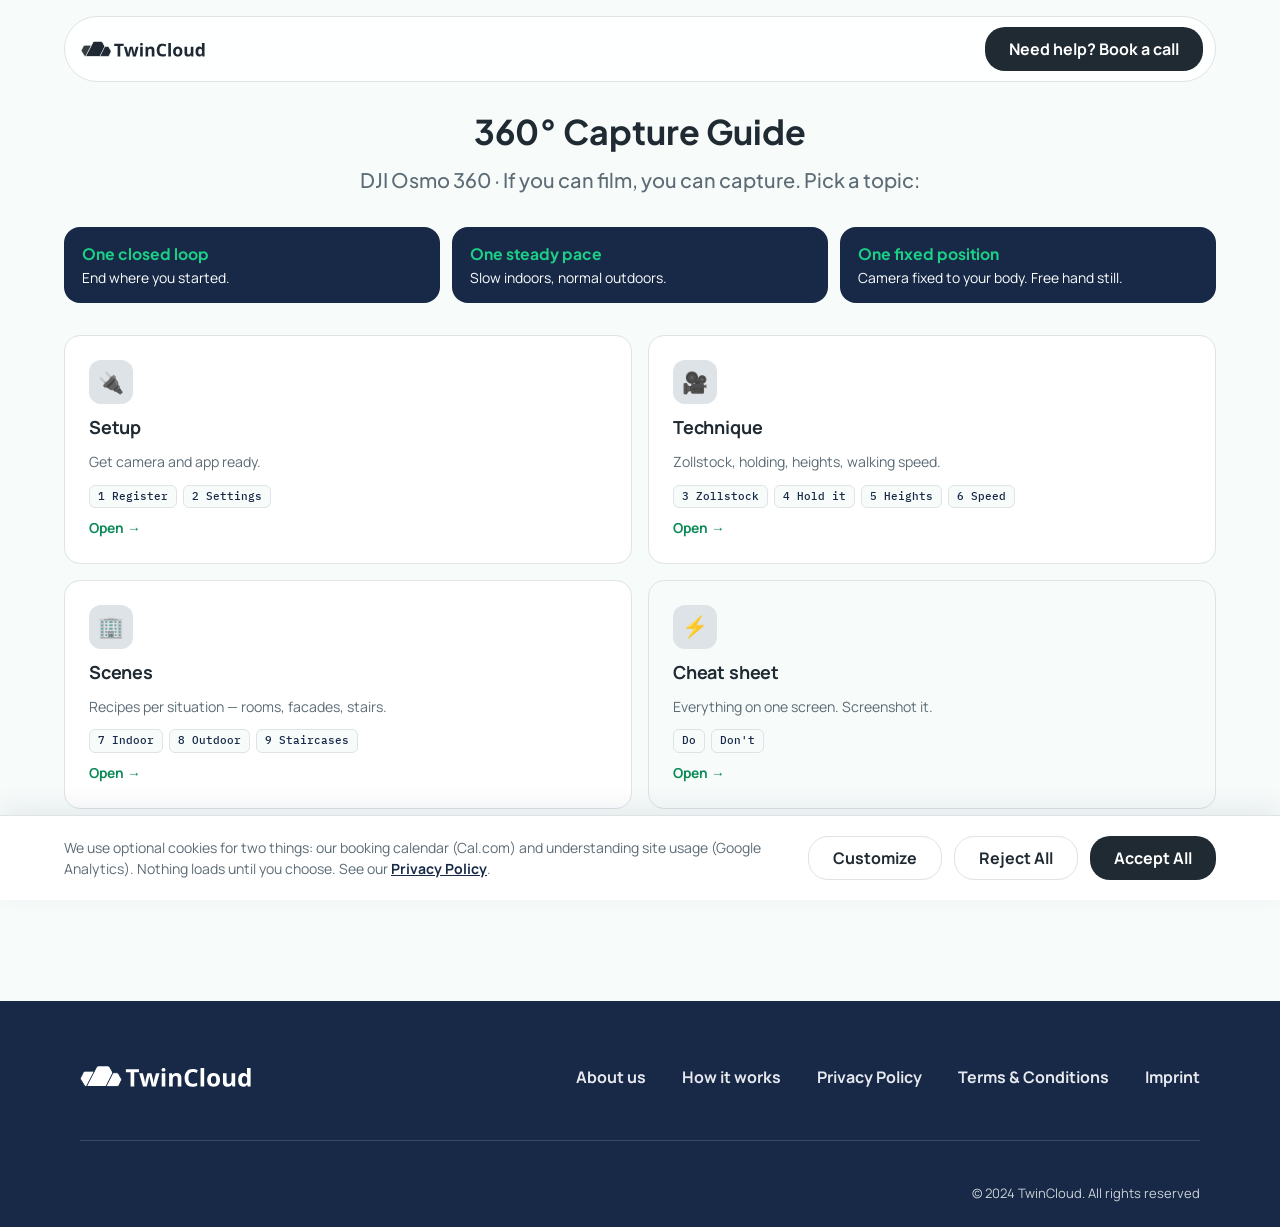
==== commit 68cd46a9: "Add Google Analytics with granular cookie consent (Functional/Analytics) - New shared assets/css/coo" ====
--- a/capture-guide.html
+++ b/capture-guide.html
@@ -5,6 +5,7 @@
 <meta name="viewport" content="width=device-width, initial-scale=1.0">
 <title>360° Capture Guide — TwinCloud</title>
 <meta name="description" content="Field guide for capturing a 360° walkthrough scan with the DJI Osmo 360 — setup, technique, and per-scene recipes.">
+<link rel="stylesheet" href="assets/css/cookie-banner.css">
 <style>
   /* Self-hosted fonts (not Google's CDN) — avoids sending visitor IPs to Google */
   @font-face {
@@ -354,43 +355,6 @@
     .footer-utility p { text-align: left; }
   }
 
-  /* ---- Cookie banner ---- */
-  .cookie-banner {
-    display: none;
-    position: fixed;
-    left: 0;
-    right: 0;
-    bottom: 0;
-    z-index: 200;
-    background: var(--white);
-    border-top: 1px solid var(--border);
-    box-shadow: 0 -8px 24px rgba(23, 41, 71, 0.08);
-    padding: 20px 24px;
-  }
-  .cookie-banner.visible { display: block; }
-  .cookie-banner-inner {
-    max-width: var(--container-max);
-    margin: 0 auto;
-    display: flex;
-    align-items: center;
-    justify-content: space-between;
-    gap: 24px;
-    flex-wrap: wrap;
-  }
-  .cookie-banner-text {
-    flex: 1 1 320px;
-    font-family: var(--font-body);
-    font-size: 14px;
-    line-height: 1.5;
-    color: var(--mid);
-  }
-  .cookie-banner-text a { color: var(--primary); font-weight: 700; text-decoration: underline; }
-  .cookie-banner-actions { display: flex; gap: 12px; flex-shrink: 0; }
-  @media (max-width: 600px) {
-    .cookie-banner { padding: 16px 20px; }
-    .cookie-banner-inner { flex-direction: column; align-items: stretch; }
-    .cookie-banner-actions .cta-button { flex: 1; width: auto; white-space: nowrap; }
-  }
 
   @media (prefers-reduced-motion: reduce) {
     html { scroll-behavior: auto; }
@@ -416,27 +380,42 @@
 
 <div class="cookie-banner" id="cookie-banner">
   <div class="cookie-banner-inner">
-    <p class="cookie-banner-text">We only load optional features, like our booking calendar, after you choose to. Nothing else is tracked. See our <a href="privacy-policy.html">Privacy Policy</a>.</p>
-    <div class="cookie-banner-actions">
-      <button class="cta-button secondary" id="cookie-reject" type="button"><span>Reject</span></button>
-      <button class="cta-button" id="cookie-accept" type="button"><span>Accept</span></button>
+    <div class="cookie-banner-main">
+      <p class="cookie-banner-text">We use optional cookies for two things: our booking calendar (Cal.com) and understanding site usage (Google Analytics). Nothing loads until you choose. See our <a href="privacy-policy.html">Privacy Policy</a>.</p>
+      <div class="cookie-banner-actions">
+        <button class="cta-button secondary" id="cookie-customize-btn" type="button"><span>Customize</span></button>
+        <button class="cta-button secondary" id="cookie-reject" type="button"><span>Reject All</span></button>
+        <button class="cta-button" id="cookie-accept" type="button"><span>Accept All</span></button>
+      </div>
+    </div>
+    <div class="cookie-customize" id="cookie-customize-panel" hidden>
+      <div class="cookie-toggle-row">
+        <div class="cookie-toggle-copy">
+          <strong>Functional</strong>
+          <span>Cal.com booking calendar</span>
+        </div>
+        <label class="cookie-toggle-switch">
+          <input type="checkbox" id="toggle-functional">
+          <span class="slider"></span>
+        </label>
+      </div>
+      <div class="cookie-toggle-row">
+        <div class="cookie-toggle-copy">
+          <strong>Analytics</strong>
+          <span>Google Analytics, to understand site usage</span>
+        </div>
+        <label class="cookie-toggle-switch">
+          <input type="checkbox" id="toggle-analytics">
+          <span class="slider"></span>
+        </label>
+      </div>
+      <div class="cookie-customize-actions">
+        <button class="cta-button" id="cookie-save-preferences" type="button"><span>Save preferences</span></button>
+      </div>
     </div>
   </div>
 </div>
-<script>
-  (function () {
-    var KEY = 'tc-cookie-consent';
-    var banner = document.getElementById('cookie-banner');
-    if (!banner) return;
-    if (!localStorage.getItem(KEY)) banner.classList.add('visible');
-    function setConsent(value) {
-      localStorage.setItem(KEY, value);
-      banner.classList.remove('visible');
-    }
-    document.getElementById('cookie-accept').addEventListener('click', function () { setConsent('accepted'); });
-    document.getElementById('cookie-reject').addEventListener('click', function () { setConsent('rejected'); });
-  })();
-</script>
+<script src="assets/js/consent.js"></script>
 
 <header class="site-header">
   <div class="header-pill">
@@ -688,8 +667,7 @@
         <a href="index.html#about">About us</a>
         <a href="index.html#how-it-works">How it works</a>
         <a href="privacy-policy.html">Privacy Policy</a>
-        <a href="https://cdn.prod.website-files.com/62fe59fa4af2991c1d18512c/63177f09064a37c241caabb8_roometric%20AGBs.pdf" target="_blank" rel="noopener">Data Protection</a>
-        <a href="#">Terms &amp; Conditions</a>
+        <a href="terms.html">Terms &amp; Conditions</a>
         <a href="impressum.html">Imprint</a>
       </nav>
     </div>
--- a/assets/css/cookie-banner.css
+++ b/assets/css/cookie-banner.css
@@ -0,0 +1,117 @@
+/* ==== Shared cookie consent banner — used on every page ==== */
+/* Relies on design tokens (--white, --ink, --mid, --border, --accent, --primary,
+   --font-body, --container-max) already defined in each page's :root. */
+
+.cta-button.secondary { background: var(--white); color: var(--ink); border: 1px solid var(--border); }
+.cta-button.secondary::before { display: none; }
+.cta-button.secondary:hover { border-color: var(--accent); box-shadow: none; }
+
+.cookie-banner {
+  display: none;
+  position: fixed;
+  left: 0;
+  right: 0;
+  bottom: 0;
+  z-index: 200;
+  background: var(--white);
+  border-top: 1px solid var(--border);
+  box-shadow: 0 -8px 24px rgba(23, 41, 71, 0.08);
+  padding: 20px 24px;
+  max-height: 80vh;
+  overflow-y: auto;
+}
+.cookie-banner.visible { display: block; }
+.cookie-banner-inner {
+  max-width: var(--container-max);
+  margin: 0 auto;
+}
+.cookie-banner-main {
+  display: flex;
+  align-items: center;
+  justify-content: space-between;
+  gap: 24px;
+  flex-wrap: wrap;
+}
+.cookie-banner-text {
+  flex: 1 1 320px;
+  font-family: var(--font-body);
+  font-size: 14px;
+  line-height: 1.5;
+  color: var(--mid);
+}
+.cookie-banner-text a { color: var(--primary); font-weight: 700; text-decoration: underline; }
+.cookie-banner-actions { display: flex; gap: 12px; flex-shrink: 0; }
+.cookie-banner-actions .cta-button { width: auto; padding: 0 24px; justify-content: center; white-space: nowrap; }
+
+.cookie-customize {
+  margin-top: 20px;
+  padding-top: 20px;
+  border-top: 1px solid var(--border);
+  display: flex;
+  flex-direction: column;
+  gap: 16px;
+}
+.cookie-customize[hidden] { display: none; }
+.cookie-toggle-row {
+  display: flex;
+  align-items: center;
+  justify-content: space-between;
+  gap: 16px;
+}
+.cookie-toggle-copy strong {
+  display: block;
+  font-family: var(--font-body);
+  font-weight: 700;
+  font-size: 14px;
+  color: var(--ink);
+}
+.cookie-toggle-copy span {
+  display: block;
+  font-size: 13px;
+  color: var(--mid);
+  margin-top: 2px;
+}
+.cookie-toggle-switch {
+  position: relative;
+  display: inline-block;
+  width: 44px;
+  height: 26px;
+  flex-shrink: 0;
+}
+.cookie-toggle-switch input {
+  opacity: 0;
+  width: 0;
+  height: 0;
+}
+.cookie-toggle-switch .slider {
+  position: absolute;
+  cursor: pointer;
+  inset: 0;
+  background: var(--border);
+  border-radius: 999px;
+  transition: background-color 0.2s ease;
+}
+.cookie-toggle-switch .slider::before {
+  content: "";
+  position: absolute;
+  height: 20px;
+  width: 20px;
+  left: 3px;
+  top: 3px;
+  background: var(--white);
+  border-radius: 50%;
+  transition: transform 0.2s ease;
+}
+.cookie-toggle-switch input:checked + .slider { background: var(--accent); }
+.cookie-toggle-switch input:checked + .slider::before { transform: translateX(18px); }
+.cookie-toggle-switch input:disabled + .slider { opacity: 0.6; cursor: not-allowed; }
+.cookie-customize-actions { display: flex; justify-content: flex-end; }
+.cookie-customize-actions .cta-button { width: auto; padding: 0 24px; white-space: nowrap; }
+
+@media (max-width: 600px) {
+  .cookie-banner { padding: 16px 20px; }
+  .cookie-banner-main { flex-direction: column; align-items: stretch; }
+  .cookie-banner-actions { flex-direction: column; }
+  .cookie-banner-actions .cta-button { flex: 1; width: 100%; }
+  .cookie-customize-actions .cta-button { width: 100%; }
+}
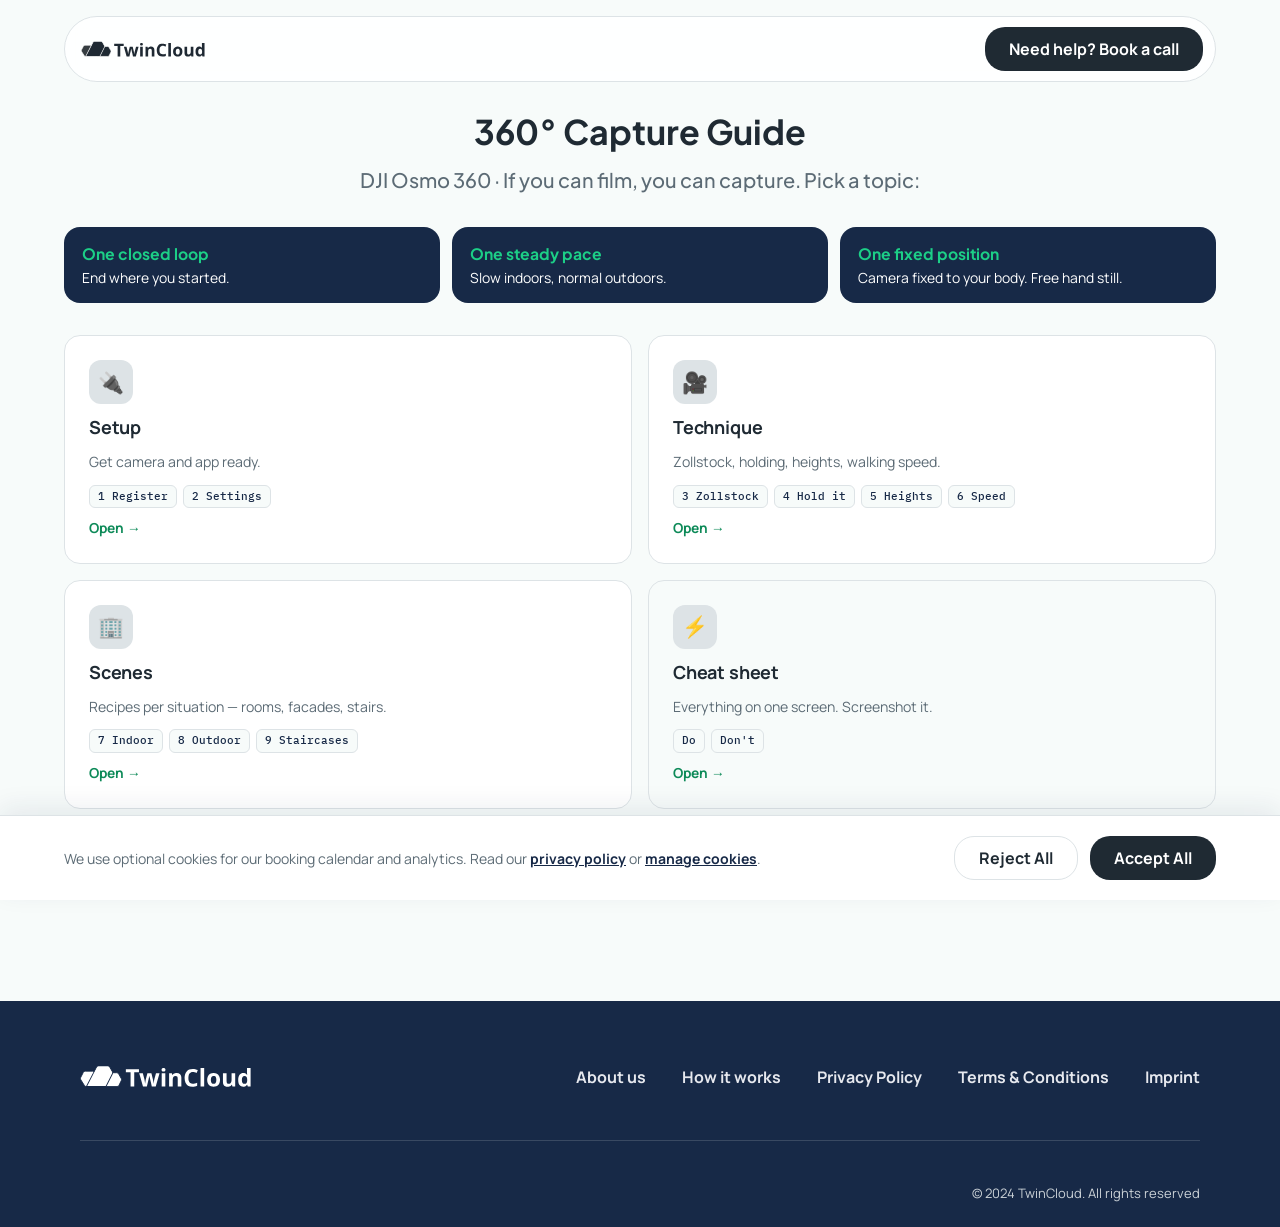
==== commit b954aa65: "Simplify cookie banner wording and layout Drop the separate "Customize" button in favor of an inline" ====
--- a/capture-guide.html
+++ b/capture-guide.html
@@ -381,9 +381,8 @@
 <div class="cookie-banner" id="cookie-banner">
   <div class="cookie-banner-inner">
     <div class="cookie-banner-main">
-      <p class="cookie-banner-text">We use optional cookies for two things: our booking calendar (Cal.com) and understanding site usage (Google Analytics). Nothing loads until you choose. See our <a href="privacy-policy.html">Privacy Policy</a>.</p>
+      <p class="cookie-banner-text">We use optional cookies for our booking calendar and analytics. Read our <a href="privacy-policy.html">privacy policy</a> or <a href="#" id="cookie-customize-btn">manage cookies</a>.</p>
       <div class="cookie-banner-actions">
-        <button class="cta-button secondary" id="cookie-customize-btn" type="button"><span>Customize</span></button>
         <button class="cta-button secondary" id="cookie-reject" type="button"><span>Reject All</span></button>
         <button class="cta-button" id="cookie-accept" type="button"><span>Accept All</span></button>
       </div>
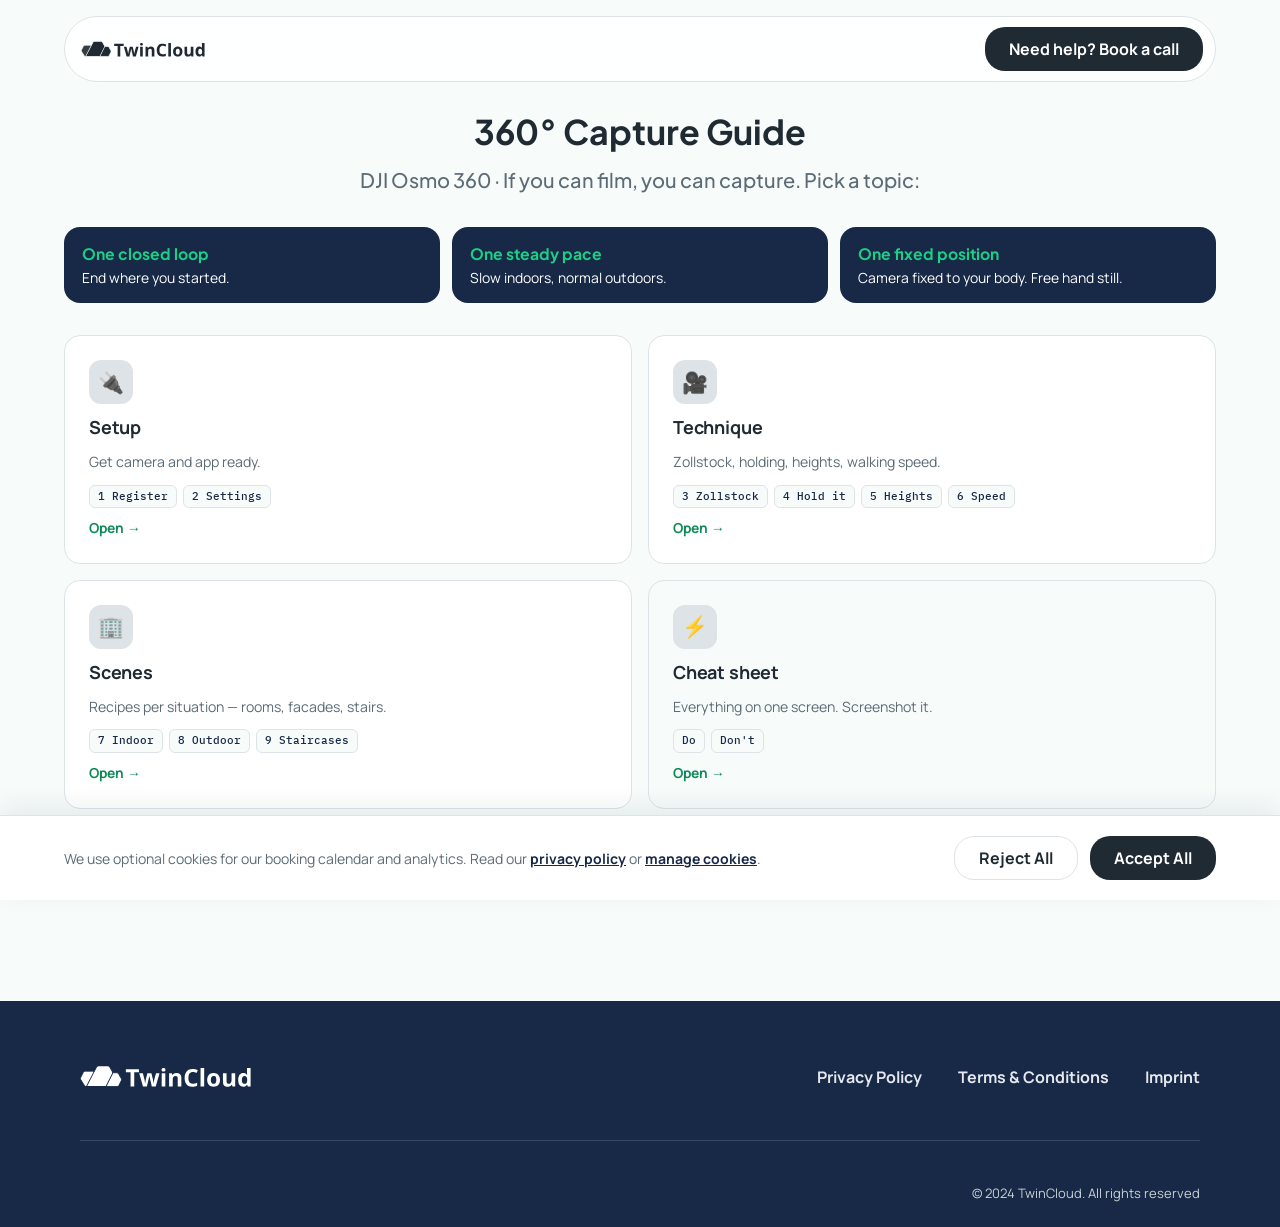
==== commit 9c169a85: "Remove About us/How it works from footer, drop footer logo hover animation Co-Authored-By: Claude So" ====
--- a/capture-guide.html
+++ b/capture-guide.html
@@ -337,7 +337,6 @@
   .footer-inner { display: flex; flex-direction: column; gap: 35px; width: 100%; max-width: 1120px; }
   .footer-main { display: flex; align-items: center; justify-content: space-between; gap: 24px; flex-wrap: wrap; }
   .footer-brand { display: flex; align-items: center; gap: 6px; }
-  .footer-brand:hover .logo-lockup { transform: scale(1.06) rotate(-2deg); }
   .footer-links { display: flex; gap: 36px; flex-wrap: wrap; justify-content: flex-end; }
   .footer-links a { position: relative; font-family: var(--font-body); font-weight: 700; font-size: 16px; color: var(--blue-50); white-space: nowrap; transition: color 0.2s ease; }
   .footer-links a::after { content: ""; position: absolute; left: 0; right: 100%; bottom: -4px; height: 1px; background: var(--accent); transition: right 0.25s ease; }
@@ -663,8 +662,6 @@
         <img class="logo-lockup" src="assets/logo/twincloud-logo-lockup-footer.svg" alt="TwinCloud">
       </div>
       <nav class="footer-links" aria-label="Footer">
-        <a href="index.html#about">About us</a>
-        <a href="index.html#how-it-works">How it works</a>
         <a href="privacy-policy.html">Privacy Policy</a>
         <a href="terms.html">Terms &amp; Conditions</a>
         <a href="impressum.html">Imprint</a>
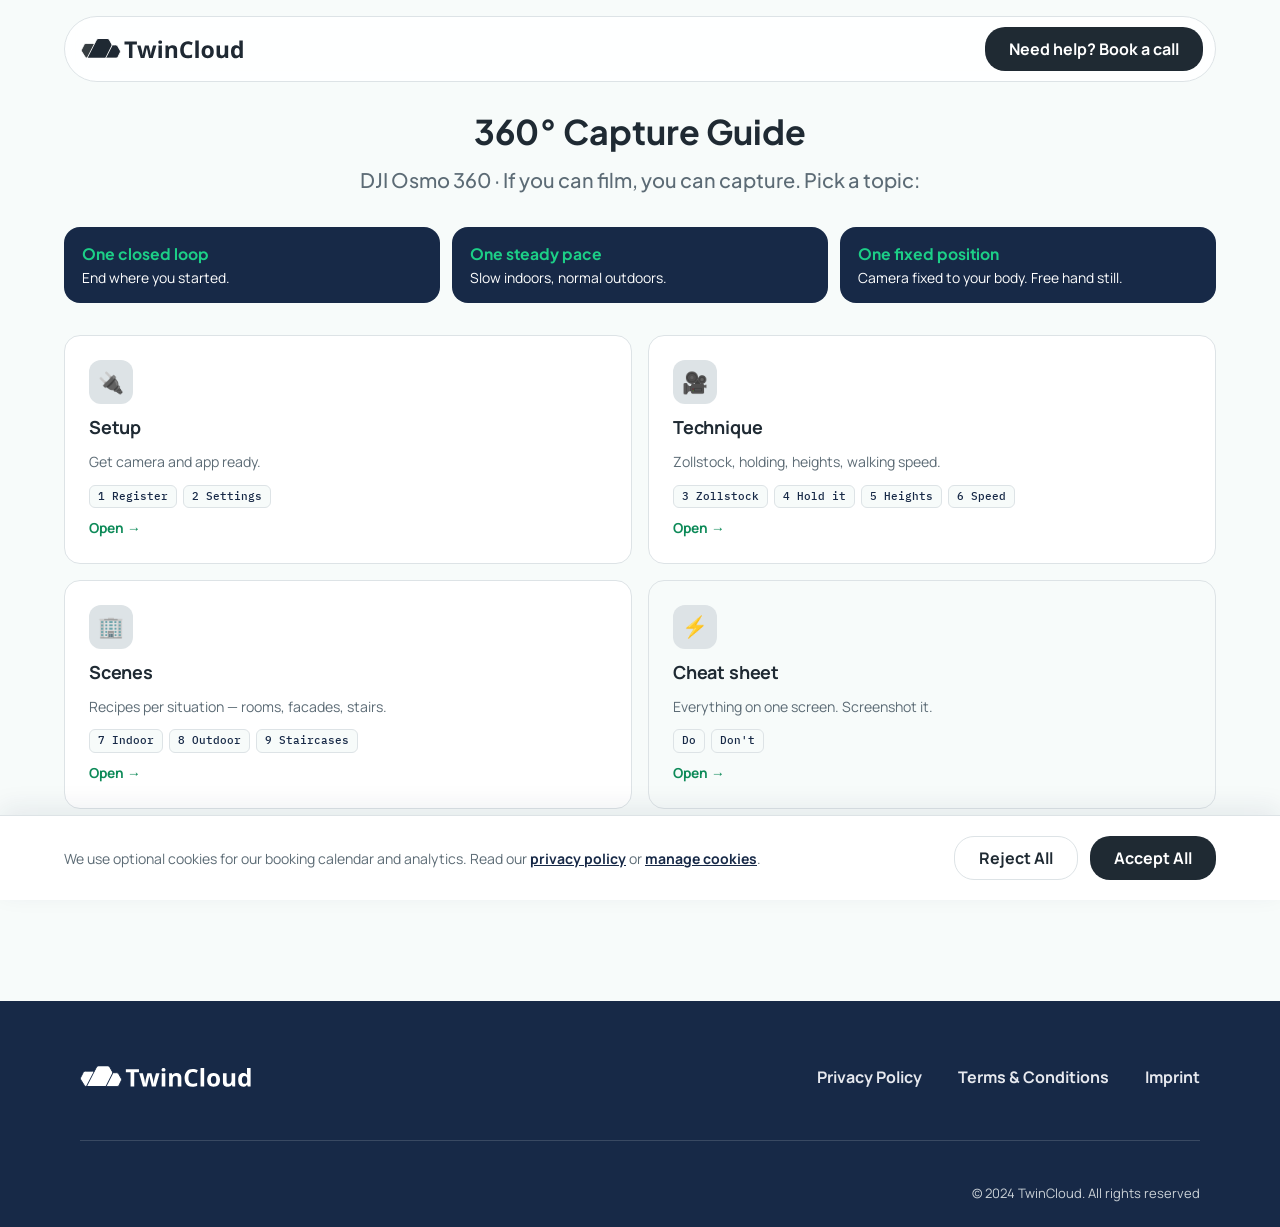
==== commit f69d9543: "Bring header treatment on capture-guide/impressum/privacy-policy in line with index.html These 3 pag" ====
--- a/capture-guide.html
+++ b/capture-guide.html
@@ -164,10 +164,22 @@
   .header-pill.is-scrolled { box-shadow: 0 8px 24px rgba(23, 41, 71, 0.12); background: rgba(255, 255, 255, 0.96); }
   .header-brand { display: flex; align-items: center; gap: 3.6px; flex: 1; }
   .logo-lockup { height: 40px; width: auto; flex-shrink: 0; }
-  .header-brand .logo-lockup { height: 29px; padding: 0 4px; }
+  .header-brand .logo-lockup { height: 38px; padding: 0 4px; }
   .header-cta { flex-shrink: 0; }
 
-  @media (max-width: 480px) { .site-header { padding: 0 16px; } }
+  @media (max-width: 767px) {
+    .site-header { top: 0; padding: 0; }
+    .header-pill {
+      max-width: 100%;
+      border-radius: 0;
+      border: none;
+      border-bottom: 1px solid var(--border);
+      background: var(--white);
+      backdrop-filter: none;
+      padding: 14px 20px;
+    }
+    .header-brand .logo-lockup { height: 27px; }
+  }
 
   /* ==== Shared section rhythm — copied verbatim from index.html ==== */
   .section { padding: var(--section-pad-y) var(--section-pad-x); display: flex; flex-direction: column; align-items: center; }
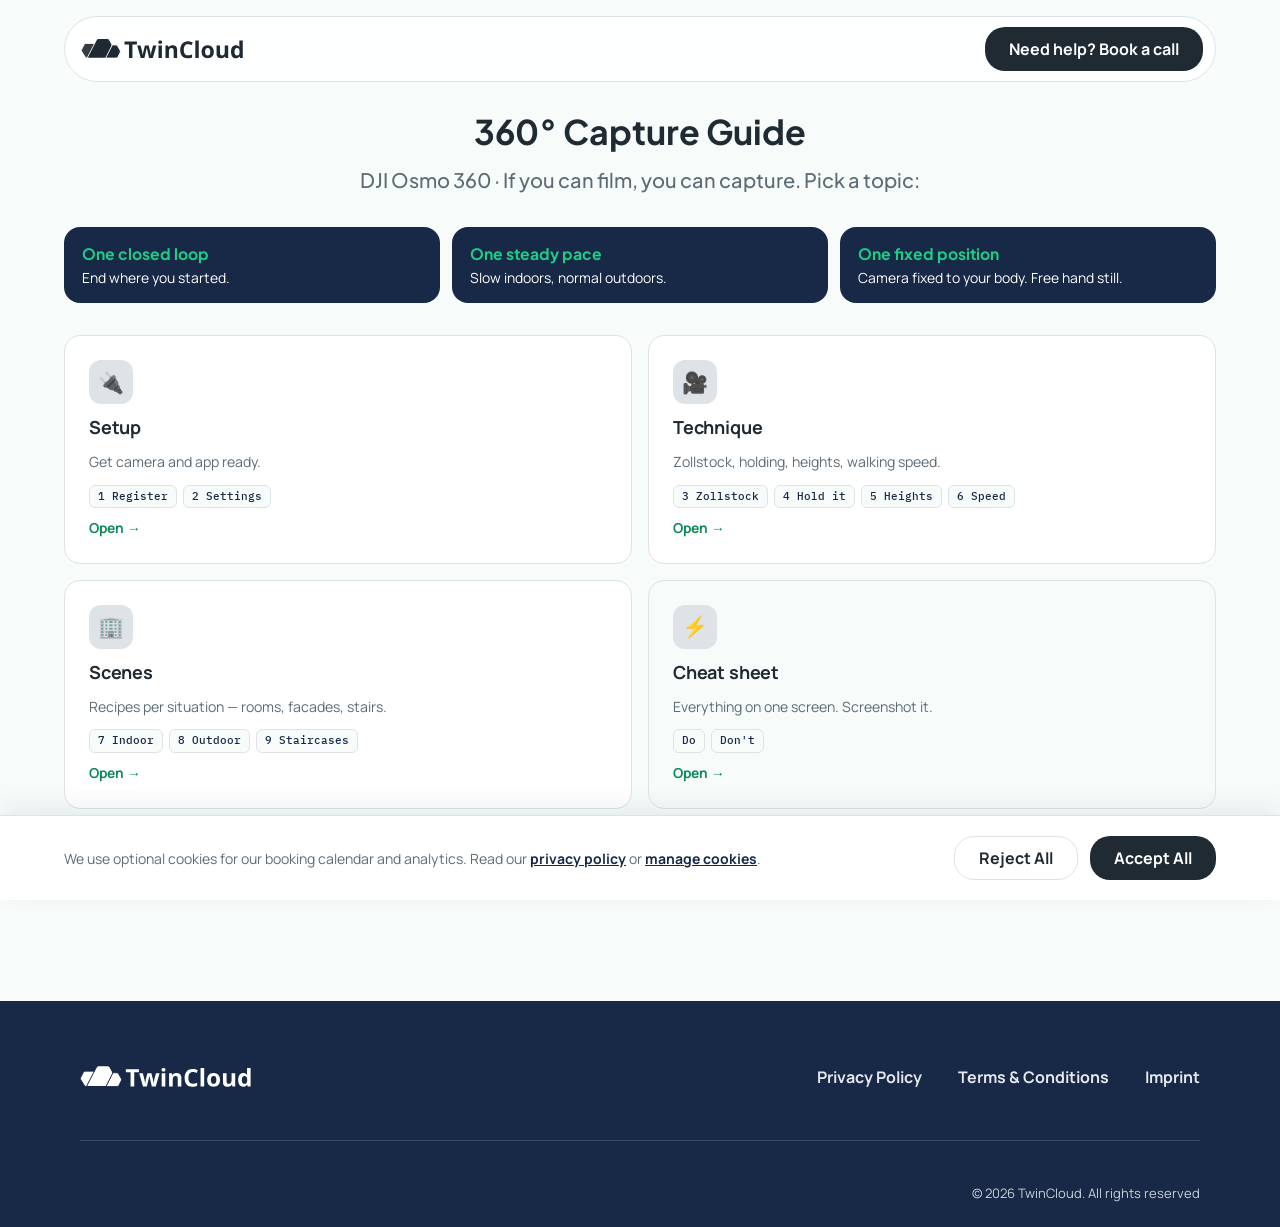
==== commit d67c6dfb: "Update footer copyright year to 2026, publish terms.html Terms page still needs legal review per its" ====
--- a/capture-guide.html
+++ b/capture-guide.html
@@ -681,7 +681,7 @@
     </div>
     <hr class="footer-divider">
     <div class="footer-utility">
-      <p>© 2024 TwinCloud. All rights reserved</p>
+      <p>© 2026 TwinCloud. All rights reserved</p>
     </div>
   </div>
 </footer>
